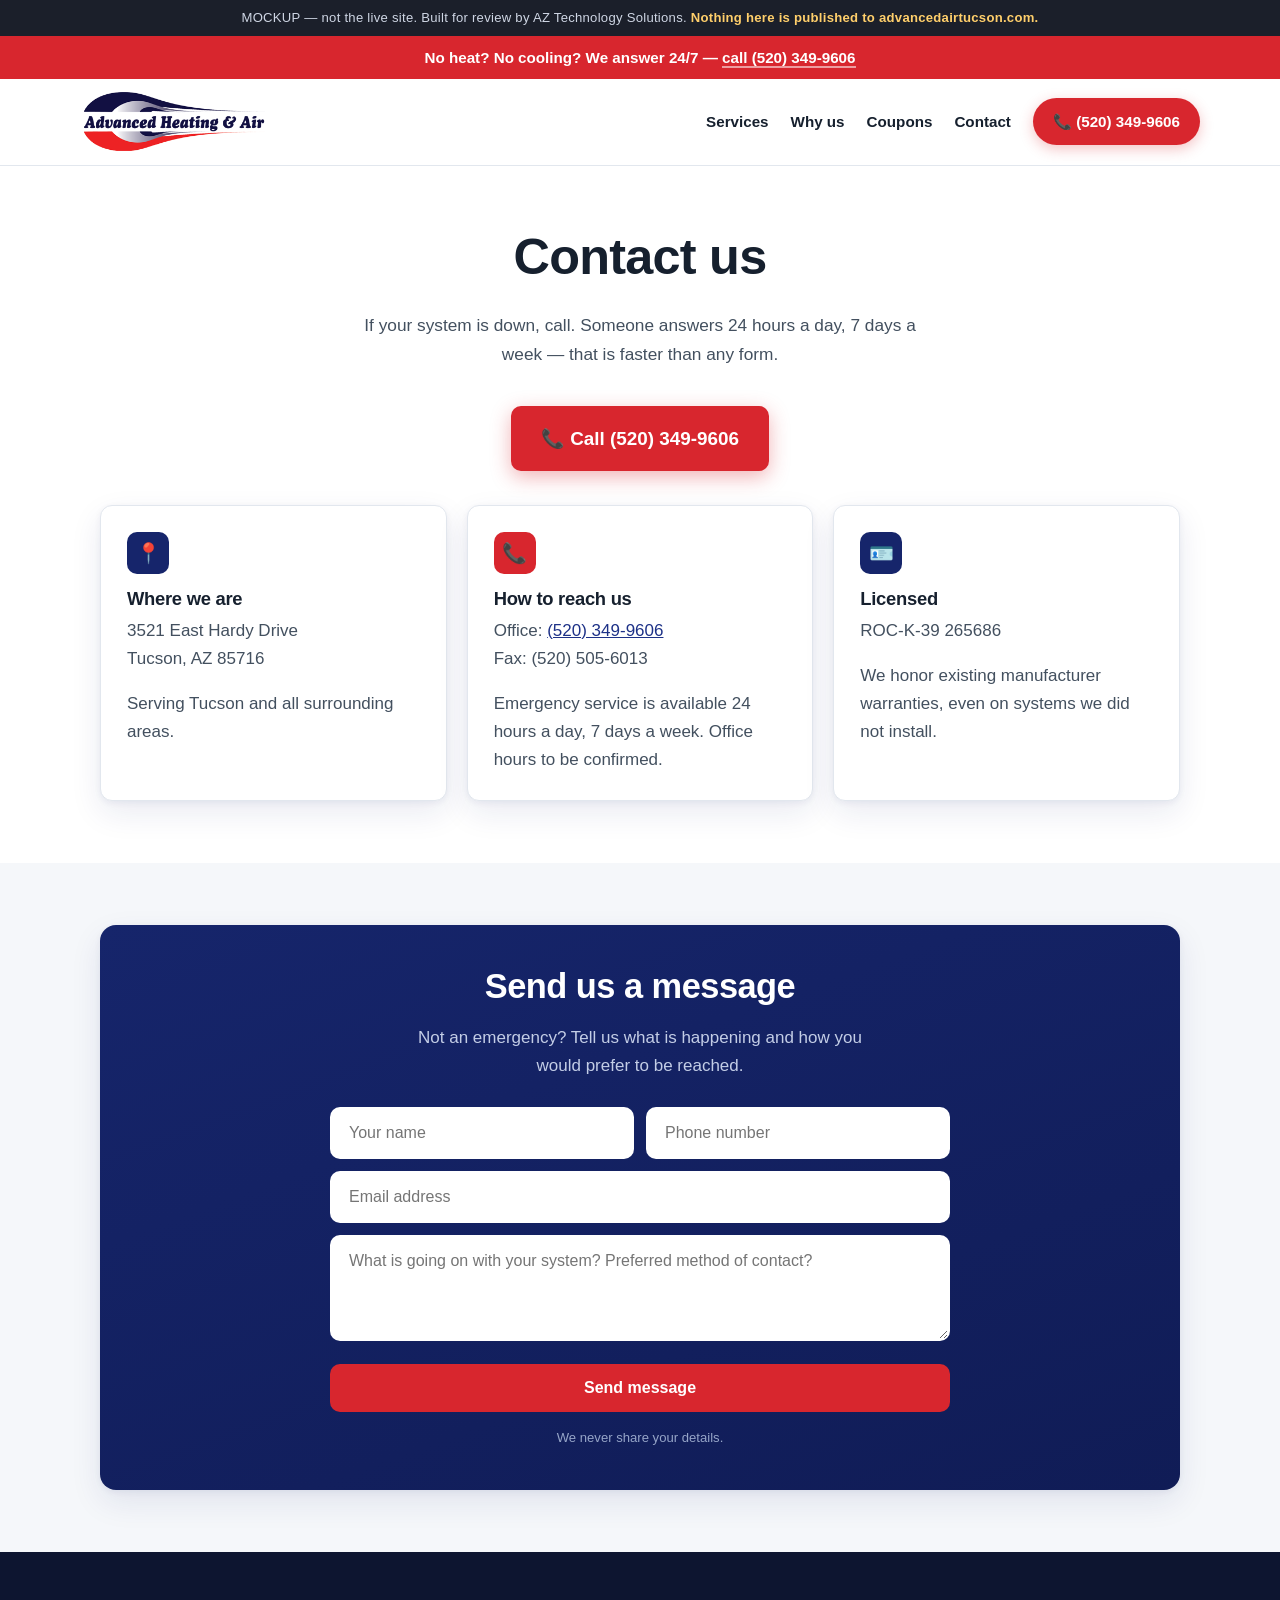
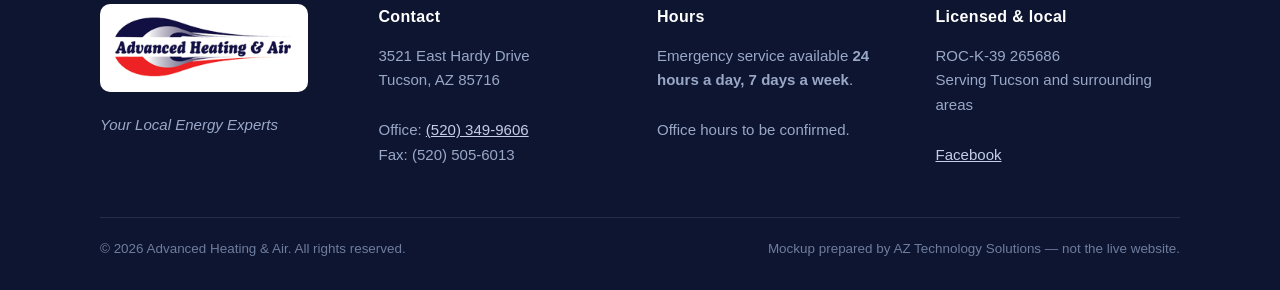
==== jobs/index.html @ d457b0e5 "Tick 2c: mobile fold, and a redirect for every old WordPress URL Verified at 390px in a real browser" ====
<!doctype html>
<html lang="en">
<head>
<meta charset="utf-8">
<meta name="robots" content="noindex, nofollow">
<link rel="canonical" href="https://advancedairtucson.com/contact.html">
<meta http-equiv="refresh" content="0; url=../contact.html">
<title>Jobs Listing — Advanced Heating &amp; Air</title>
</head>
<body>
<p>This page has moved. <a href="../contact.html">Continue to Jobs Listing</a>.</p>
<script>location.replace('../contact.html');</script>
</body>
</html>
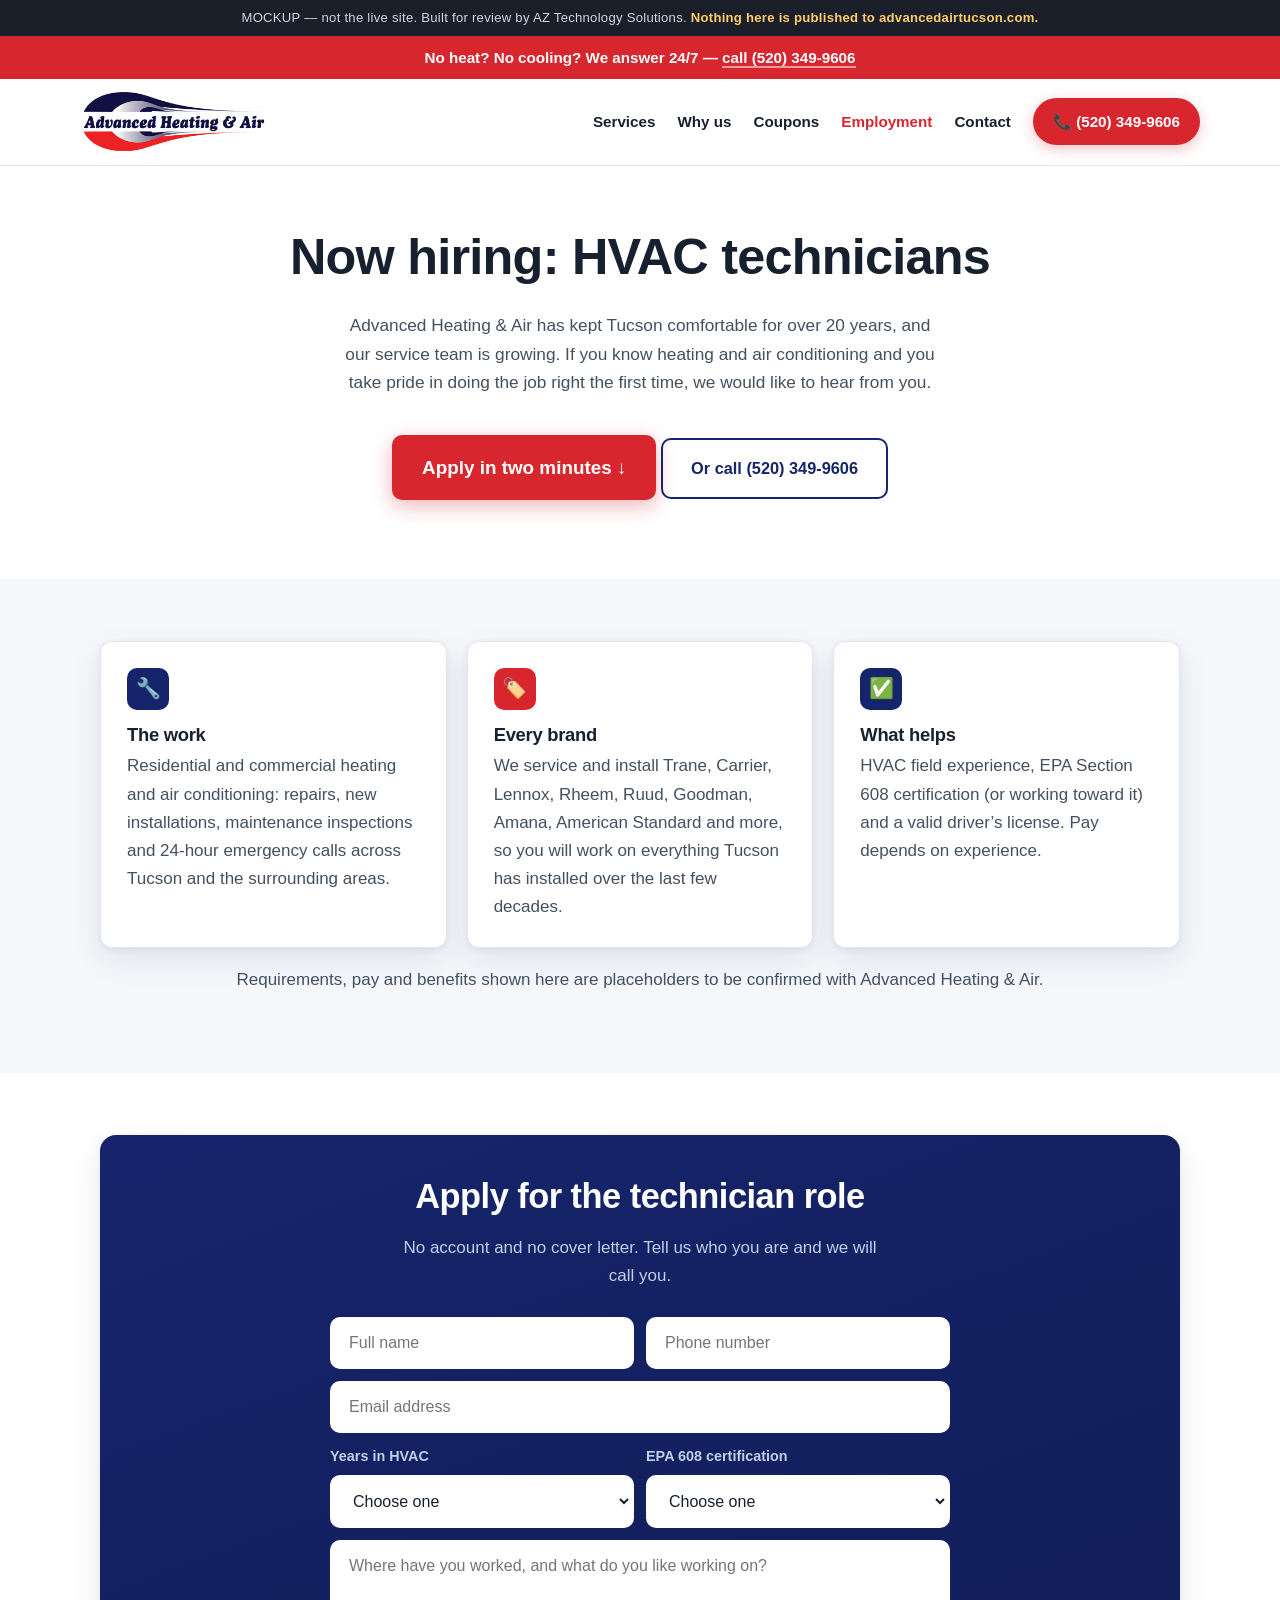
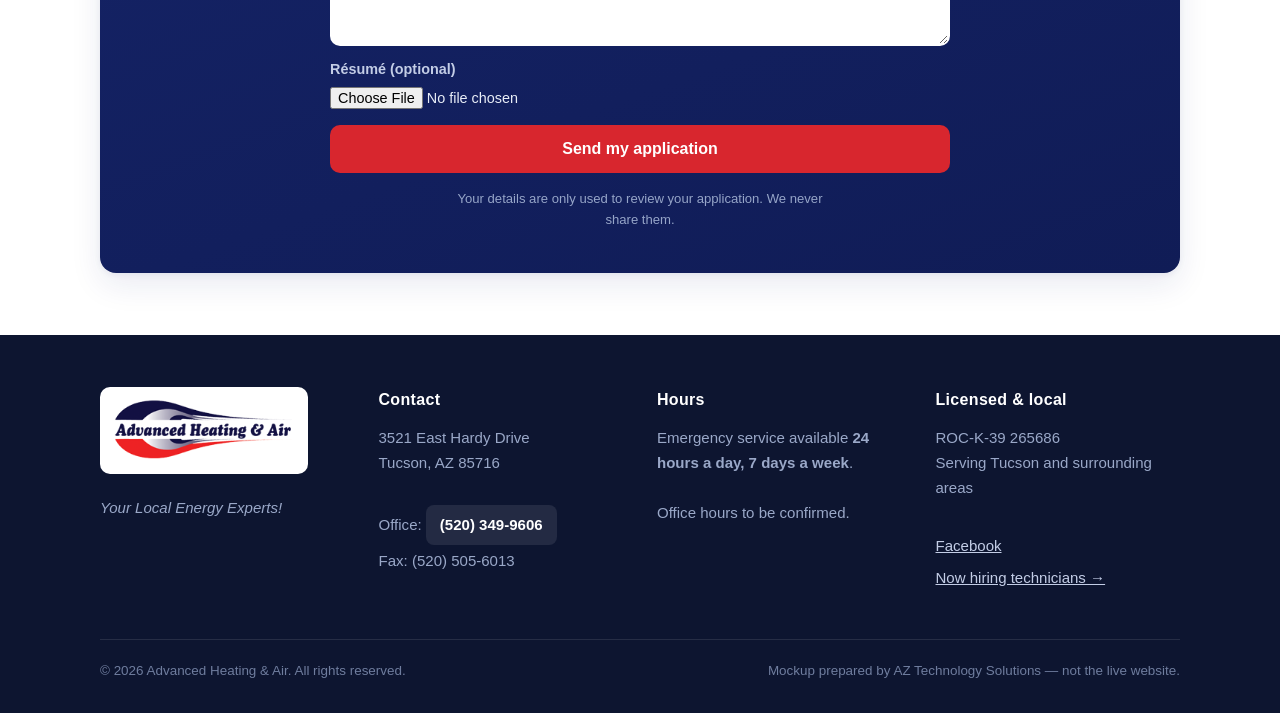
==== commit 25d40fdd: "Employment page: hiring HVAC technicians, with a short application The old /jobs/ page ran on a dead" ====
--- a/jobs/index.html
+++ b/jobs/index.html
@@ -3,12 +3,12 @@
 <head>
 <meta charset="utf-8">
 <meta name="robots" content="noindex, nofollow">
-<link rel="canonical" href="https://advancedairtucson.com/contact.html">
-<meta http-equiv="refresh" content="0; url=../contact.html">
+<link rel="canonical" href="https://advancedairtucson.com/employment.html">
+<meta http-equiv="refresh" content="0; url=../employment.html">
 <title>Jobs Listing — Advanced Heating &amp; Air</title>
 </head>
 <body>
-<p>This page has moved. <a href="../contact.html">Continue to Jobs Listing</a>.</p>
-<script>location.replace('../contact.html');</script>
+<p>This page has moved. <a href="../employment.html">Continue to Employment</a>.</p>
+<script>location.replace('../employment.html');</script>
 </body>
 </html>
